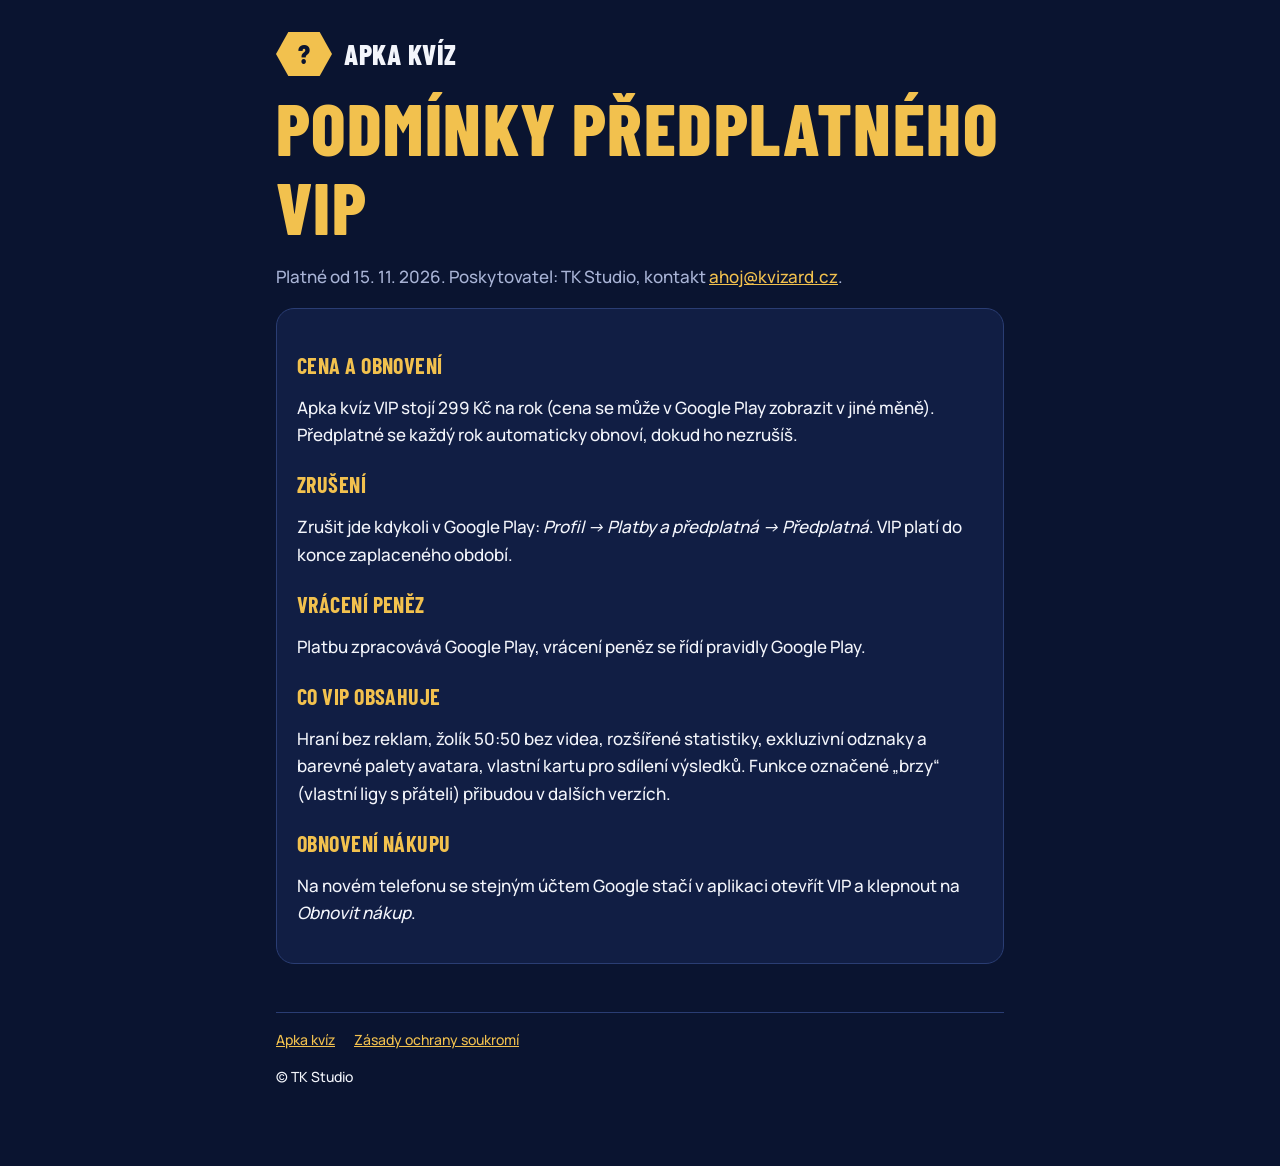
==== podminky.html @ 3223cd16 "Web kvizard.cz: prezentace, zásady, podmínky, pozvánky přátel, app-ads.txt Kopie složky web/ z repoz" ====
<!doctype html>
<html lang="cs">
<head>
  <meta charset="utf-8">
  <meta name="viewport" content="width=device-width, initial-scale=1">
  <title>Podmínky předplatného</title>
  <meta name="description" content="Podmínky předplatného Apka kvíz VIP.">
  <link rel="preconnect" href="https://fonts.googleapis.com">
  <link rel="preconnect" href="https://fonts.gstatic.com" crossorigin>
  <link href="https://fonts.googleapis.com/css2?family=Barlow+Condensed:wght@600;700;800&family=Manrope:wght@500;600;700&display=swap" rel="stylesheet">
  <link rel="stylesheet" href="style.css">
</head>
<body>
  <div class="wrap">
    <header class="top">
      <span class="hex logo">?</span>
      <a class="brand" href="index.html">Apka kvíz</a>
    </header>

    <h1>Podmínky předplatného VIP</h1>
    <p class="muted">Platné od 15. 11. 2026. Poskytovatel: TK Studio, kontakt <a href="mailto:ahoj@kvizard.cz">ahoj@kvizard.cz</a>.</p>

    <div class="card">
      <h3>Cena a obnovení</h3>
      <p>Apka kvíz VIP stojí 299 Kč na rok (cena se může v Google Play zobrazit v jiné měně). Předplatné se každý rok automaticky obnoví, dokud ho nezrušíš.</p>
      <h3>Zrušení</h3>
      <p>Zrušit jde kdykoli v Google Play: <em>Profil → Platby a předplatná → Předplatná</em>. VIP platí do konce zaplaceného období.</p>
      <h3>Vrácení peněz</h3>
      <p>Platbu zpracovává Google Play, vrácení peněz se řídí pravidly Google Play.</p>
      <h3>Co VIP obsahuje</h3>
      <p>Hraní bez reklam, žolík 50:50 bez videa, rozšířené statistiky, exkluzivní odznaky a barevné palety avatara, vlastní kartu pro sdílení výsledků. Funkce označené „brzy“ (vlastní ligy s přáteli) přibudou v dalších verzích.</p>
      <h3>Obnovení nákupu</h3>
      <p>Na novém telefonu se stejným účtem Google stačí v aplikaci otevřít VIP a klepnout na <em>Obnovit nákup</em>.</p>
    </div>

    <footer>
      <a href="index.html">Apka kvíz</a>
      <a href="soukromi.html">Zásady ochrany soukromí</a>
      <p>© TK Studio</p>
    </footer>
  </div>
</body>
</html>
---- style.css ----
/* Apka kvíz – web ve stylu aplikace (docs/PROJEKT-KVIZ.md, kap. 9). Jen plné barvy. */
:root {
  --navy: #0A1430;
  --card: #111E44;
  --line: #2A3D73;
  --gold: #F2C14E;
  --text: #F3F5FB;
  --muted: #A9B4D6;
  --fotbal: #4CD07D;
  --hokej: #63C3F2;
  --zemepis: #3FD0C4;
  --historie: #F0A35E;
  --cesko: #FF6B72;
  --film: #B69CFF;
  --fantastika: #FF8AD8;
}

* { box-sizing: border-box; }

html { background: var(--navy); }

body {
  margin: 0;
  background: var(--navy);
  color: var(--text);
  font-family: "Manrope", system-ui, sans-serif;
  font-weight: 500;
  font-size: 17px;
  line-height: 1.6;
}

.wrap { max-width: 760px; margin: 0 auto; padding: 32px 16px 64px; }

h1, h2, h3, .brand, .btn, .tag {
  font-family: "Barlow Condensed", system-ui, sans-serif;
  text-transform: uppercase;
  letter-spacing: 0.02em;
  line-height: 1.1;
}

h1 { font-size: clamp(44px, 9vw, 72px); font-weight: 800; margin: 12px 0 8px; color: var(--gold); }
h2 { font-size: 30px; font-weight: 700; margin: 40px 0 12px; }
h3 { font-size: 22px; font-weight: 700; margin: 24px 0 8px; color: var(--gold); }

a { color: var(--gold); }
p, li { color: var(--text); }
.muted { color: var(--muted); }

header.top { display: flex; align-items: center; gap: 12px; }
.brand { font-size: 28px; font-weight: 800; color: var(--text); text-decoration: none; }

.hex {
  display: inline-flex; align-items: center; justify-content: center;
  clip-path: polygon(22% 0, 78% 0, 100% 50%, 78% 100%, 22% 100%, 0 50%);
  background: var(--gold); color: var(--navy);
  font-family: "Barlow Condensed", sans-serif; font-weight: 800;
}
.hex.logo { width: 56px; height: 44px; font-size: 26px; }

.card {
  background: var(--card);
  border: 1px solid var(--line);
  border-radius: 18px;
  padding: 20px;
  margin: 16px 0;
}
.card.gold { border: 2px solid var(--gold); }

.answers { display: grid; gap: 10px; margin: 24px 0; }
.answer {
  display: flex; align-items: center; gap: 14px;
  background: var(--card);
  clip-path: polygon(18px 0, calc(100% - 18px) 0, 100% 50%, calc(100% - 18px) 100%, 18px 100%, 0 50%);
  padding: 14px 32px;
  font-weight: 700;
}
.answer b { color: var(--gold); font-family: "Barlow Condensed", sans-serif; font-size: 22px; }
.answer.correct { background: var(--gold); color: var(--navy); }
.answer.correct b { color: var(--navy); }

.topics { display: grid; grid-template-columns: repeat(auto-fill, minmax(150px, 1fr)); gap: 10px; }
.topic {
  background: var(--card); border: 1px solid var(--line); border-radius: 14px;
  padding: 12px 14px; font-family: "Barlow Condensed", sans-serif; font-weight: 700;
  font-size: 22px; text-transform: uppercase;
}
.topic i { display: block; width: 28px; height: 6px; border-radius: 3px; margin-bottom: 8px; }

.btn {
  display: inline-block; background: var(--gold); color: var(--navy); text-decoration: none;
  font-size: 24px; font-weight: 800; padding: 14px 40px;
  clip-path: polygon(16px 0, calc(100% - 16px) 0, 100% 50%, calc(100% - 16px) 100%, 16px 100%, 0 50%);
}

.tag { display: inline-block; background: var(--gold); color: var(--navy); font-size: 14px; font-weight: 700; padding: 2px 8px; border-radius: 4px; }

table { width: 100%; border-collapse: collapse; margin: 12px 0; font-size: 15px; }
th, td { text-align: left; padding: 10px 8px; border-bottom: 1px solid var(--line); vertical-align: top; }
th { font-family: "Barlow Condensed", sans-serif; text-transform: uppercase; color: var(--muted); font-size: 16px; }
.table-scroll { overflow-x: auto; }

footer { margin-top: 48px; padding-top: 16px; border-top: 1px solid var(--line); color: var(--muted); font-size: 14px; }
footer a { margin-right: 16px; }
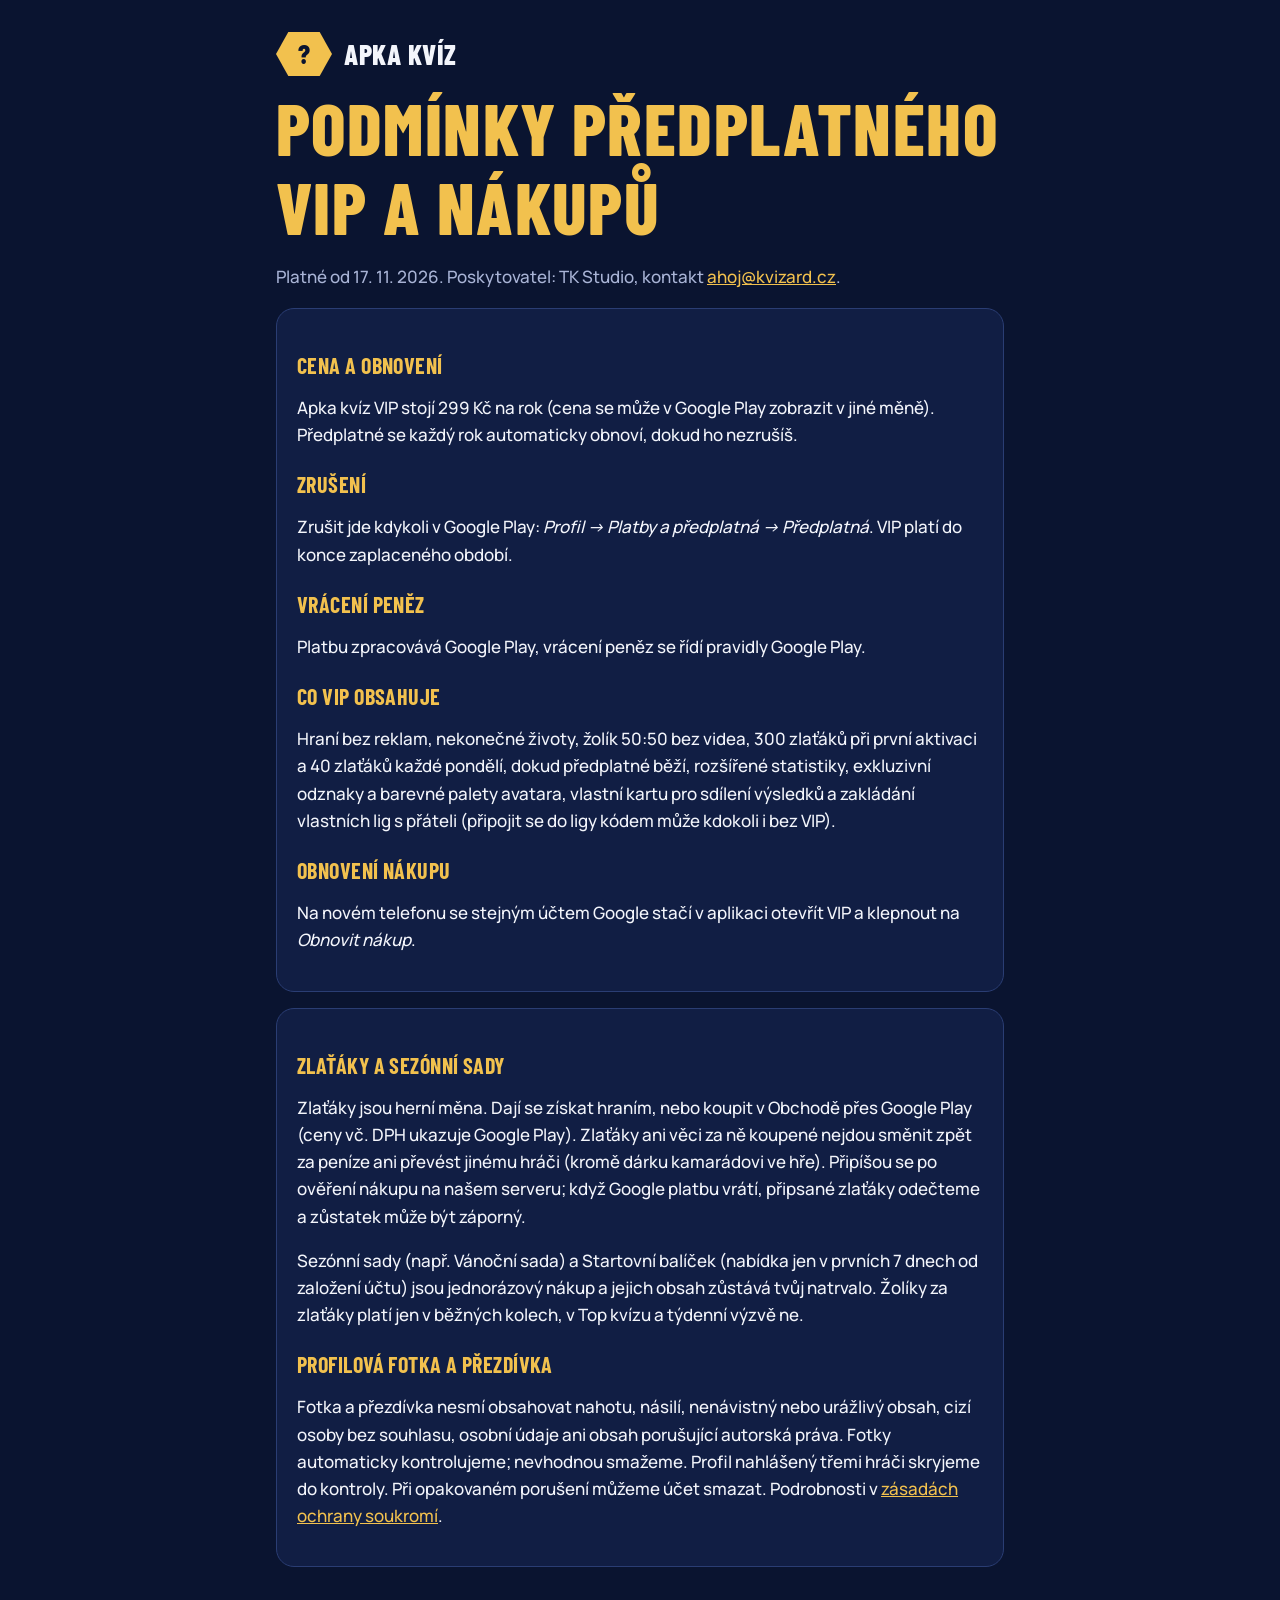
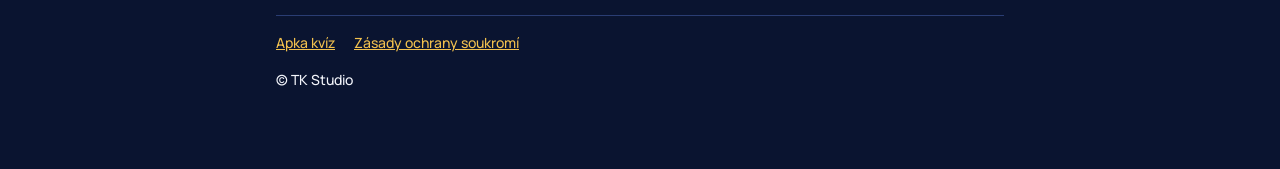
==== commit cd59d452: "Podmínky: VIP 300 + 40 zlaťáků, vlastní ligy už jsou, zlaťáky, sady a startovní balíček; úvodní strá" ====
--- a/podminky.html
+++ b/podminky.html
@@ -3,7 +3,7 @@
 <head>
   <meta charset="utf-8">
   <meta name="viewport" content="width=device-width, initial-scale=1">
-  <title>Podmínky předplatného</title>
+  <title>Podmínky předplatného a nákupů</title>
   <meta name="description" content="Podmínky předplatného Apka kvíz VIP.">
   <link rel="preconnect" href="https://fonts.googleapis.com">
   <link rel="preconnect" href="https://fonts.gstatic.com" crossorigin>
@@ -17,8 +17,8 @@
       <a class="brand" href="index.html">Apka kvíz</a>
     </header>
 
-    <h1>Podmínky předplatného VIP</h1>
-    <p class="muted">Platné od 15. 11. 2026. Poskytovatel: TK Studio, kontakt <a href="mailto:ahoj@kvizard.cz">ahoj@kvizard.cz</a>.</p>
+    <h1>Podmínky předplatného VIP a nákupů</h1>
+    <p class="muted">Platné od 17. 11. 2026. Poskytovatel: TK Studio, kontakt <a href="mailto:ahoj@kvizard.cz">ahoj@kvizard.cz</a>.</p>
 
     <div class="card">
       <h3>Cena a obnovení</h3>
@@ -28,9 +28,17 @@
       <h3>Vrácení peněz</h3>
       <p>Platbu zpracovává Google Play, vrácení peněz se řídí pravidly Google Play.</p>
       <h3>Co VIP obsahuje</h3>
-      <p>Hraní bez reklam, žolík 50:50 bez videa, rozšířené statistiky, exkluzivní odznaky a barevné palety avatara, vlastní kartu pro sdílení výsledků. Funkce označené „brzy“ (vlastní ligy s přáteli) přibudou v dalších verzích.</p>
+      <p>Hraní bez reklam, nekonečné životy, žolík 50:50 bez videa, 300 zlaťáků při první aktivaci a 40 zlaťáků každé pondělí, dokud předplatné běží, rozšířené statistiky, exkluzivní odznaky a barevné palety avatara, vlastní kartu pro sdílení výsledků a zakládání vlastních lig s přáteli (připojit se do ligy kódem může kdokoli i bez VIP).</p>
       <h3>Obnovení nákupu</h3>
       <p>Na novém telefonu se stejným účtem Google stačí v aplikaci otevřít VIP a klepnout na <em>Obnovit nákup</em>.</p>
+    </div>
+
+    <div class="card">
+      <h3>Zlaťáky a sezónní sady</h3>
+      <p>Zlaťáky jsou herní měna. Dají se získat hraním, nebo koupit v Obchodě přes Google Play (ceny vč. DPH ukazuje Google Play). Zlaťáky ani věci za ně koupené nejdou směnit zpět za peníze ani převést jinému hráči (kromě dárku kamarádovi ve hře). Připíšou se po ověření nákupu na našem serveru; když Google platbu vrátí, připsané zlaťáky odečteme a zůstatek může být záporný.</p>
+      <p>Sezónní sady (např. Vánoční sada) a Startovní balíček (nabídka jen v prvních 7 dnech od založení účtu) jsou jednorázový nákup a jejich obsah zůstává tvůj natrvalo. Žolíky za zlaťáky platí jen v běžných kolech, v Top kvízu a týdenní výzvě ne.</p>
+      <h3>Profilová fotka a přezdívka</h3>
+      <p>Fotka a přezdívka nesmí obsahovat nahotu, násilí, nenávistný nebo urážlivý obsah, cizí osoby bez souhlasu, osobní údaje ani obsah porušující autorská práva. Fotky automaticky kontrolujeme; nevhodnou smažeme. Profil nahlášený třemi hráči skryjeme do kontroly. Při opakovaném porušení můžeme účet smazat. Podrobnosti v <a href="soukromi.html">zásadách ochrany soukromí</a>.</p>
     </div>
 
     <footer>
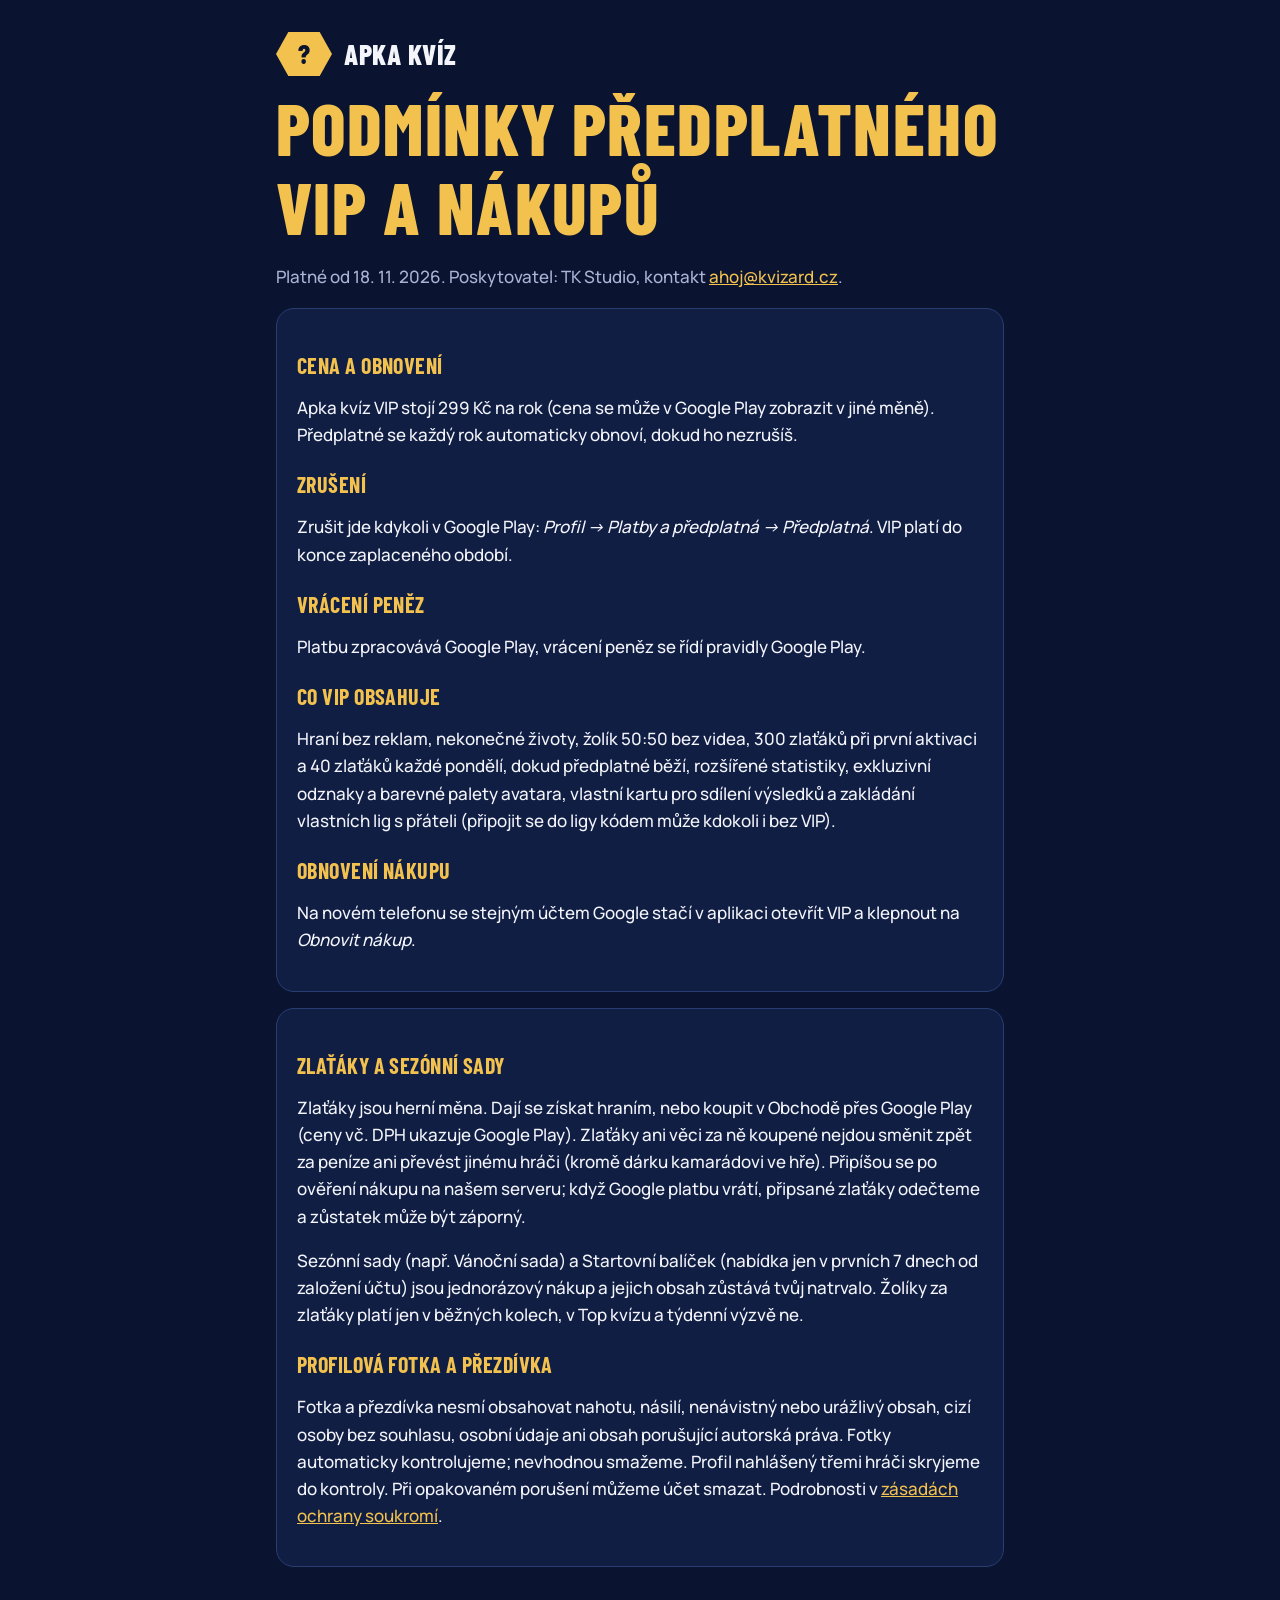
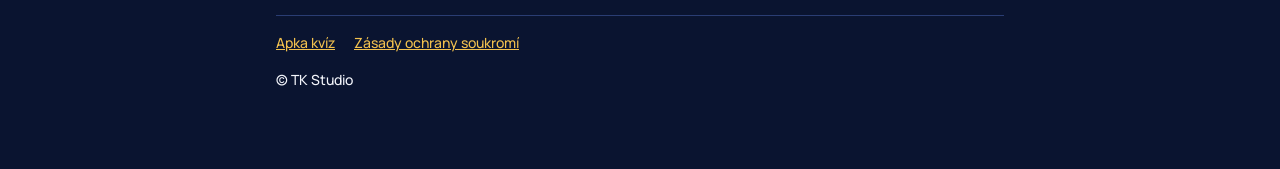
==== commit dd2683ee: "Podmínky platné od 18. 11. 2026 Co-Authored-By: Claude Opus 5.5 <noreply@anthropic.com>" ====
--- a/podminky.html
+++ b/podminky.html
@@ -18,7 +18,7 @@
     </header>
 
     <h1>Podmínky předplatného VIP a nákupů</h1>
-    <p class="muted">Platné od 17. 11. 2026. Poskytovatel: TK Studio, kontakt <a href="mailto:ahoj@kvizard.cz">ahoj@kvizard.cz</a>.</p>
+    <p class="muted">Platné od 18. 11. 2026. Poskytovatel: TK Studio, kontakt <a href="mailto:ahoj@kvizard.cz">ahoj@kvizard.cz</a>.</p>
 
     <div class="card">
       <h3>Cena a obnovení</h3>
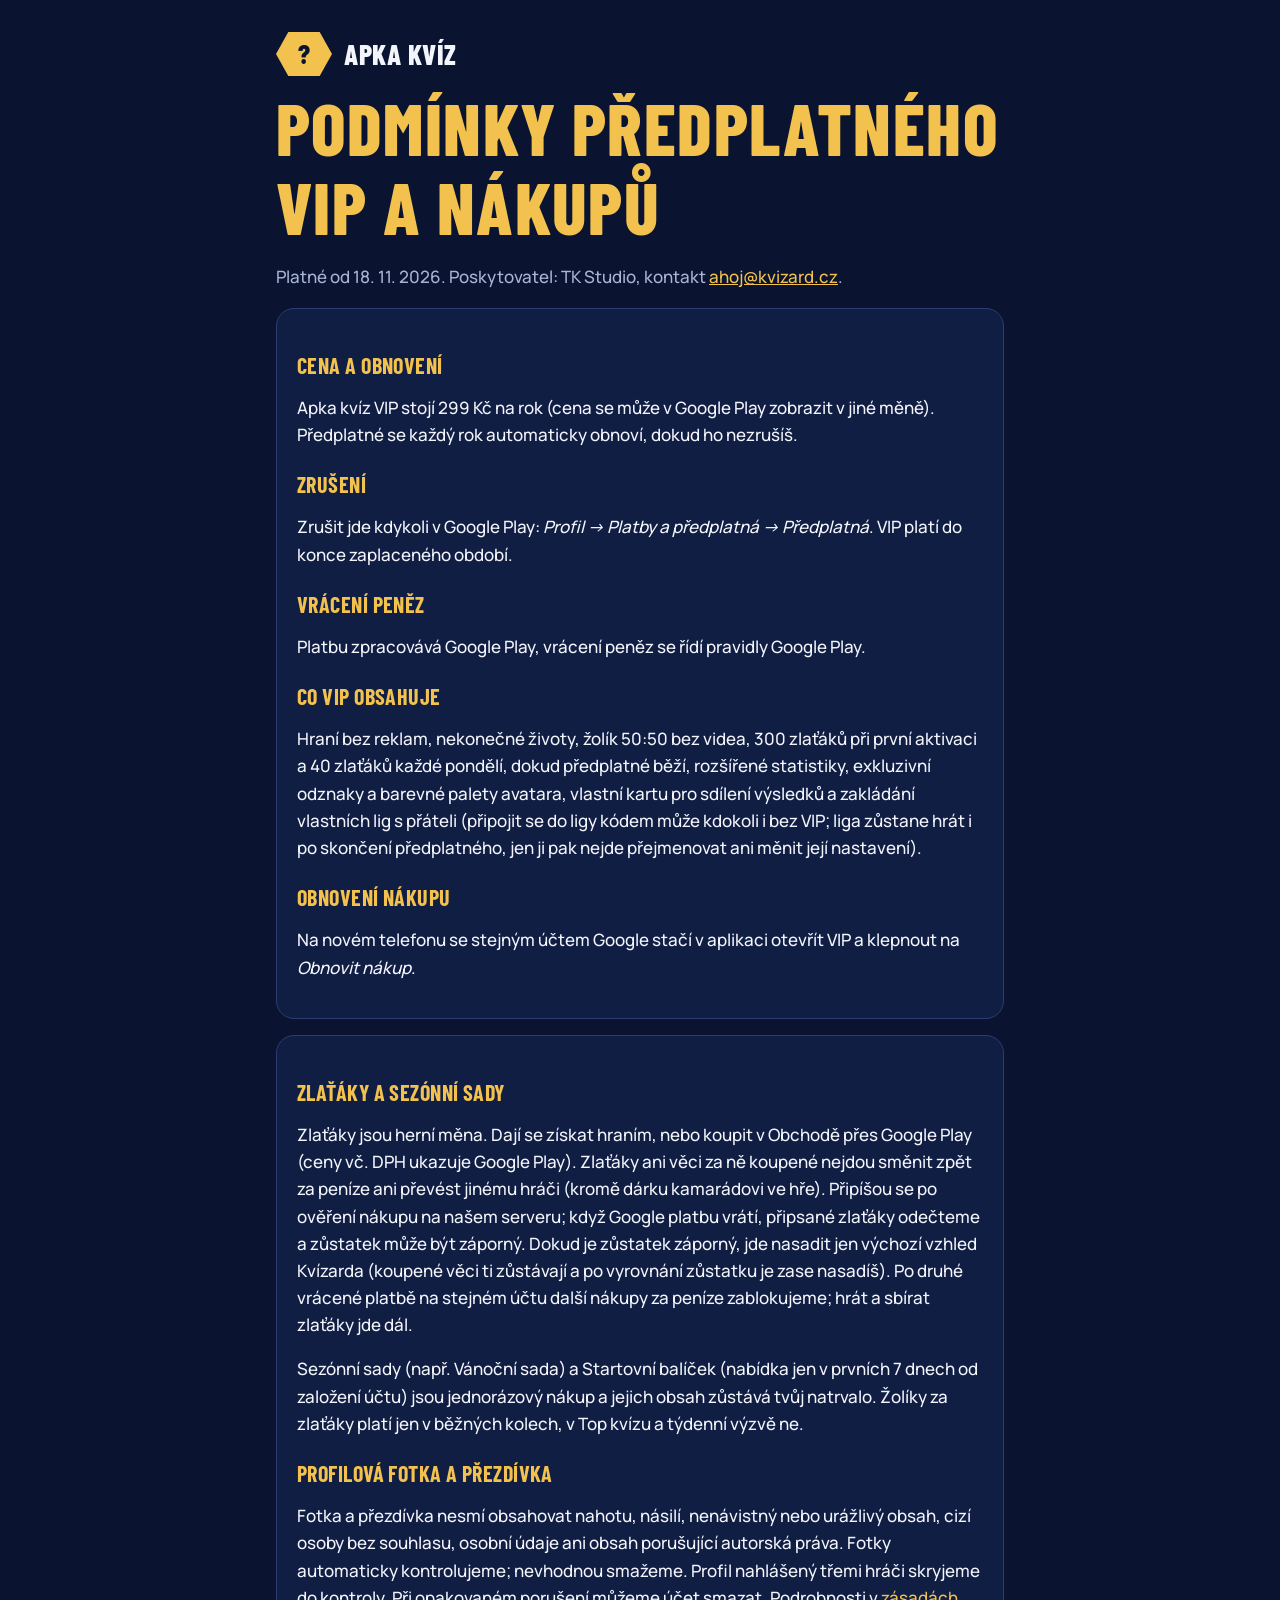
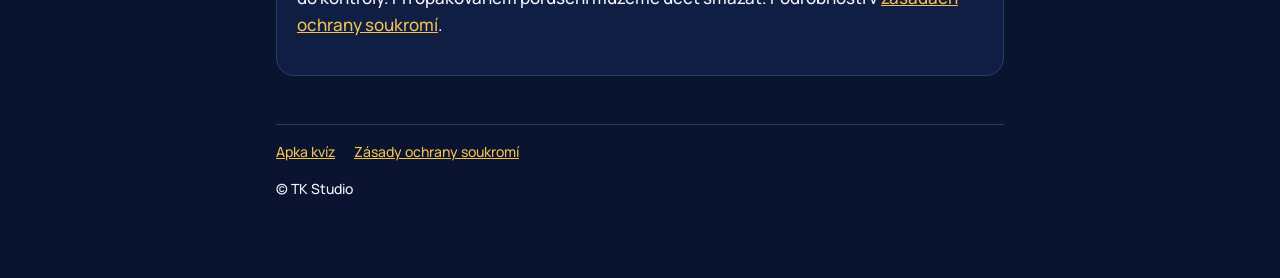
==== commit 3e8973b7: "Podmínky, zásady a smazání účtu podle main (vratky, záznamy kol, fotka, zlaťáky) Co-Authored-By: Cla" ====
--- a/podminky.html
+++ b/podminky.html
@@ -28,14 +28,14 @@
       <h3>Vrácení peněz</h3>
       <p>Platbu zpracovává Google Play, vrácení peněz se řídí pravidly Google Play.</p>
       <h3>Co VIP obsahuje</h3>
-      <p>Hraní bez reklam, nekonečné životy, žolík 50:50 bez videa, 300 zlaťáků při první aktivaci a 40 zlaťáků každé pondělí, dokud předplatné běží, rozšířené statistiky, exkluzivní odznaky a barevné palety avatara, vlastní kartu pro sdílení výsledků a zakládání vlastních lig s přáteli (připojit se do ligy kódem může kdokoli i bez VIP).</p>
+      <p>Hraní bez reklam, nekonečné životy, žolík 50:50 bez videa, 300 zlaťáků při první aktivaci a 40 zlaťáků každé pondělí, dokud předplatné běží, rozšířené statistiky, exkluzivní odznaky a barevné palety avatara, vlastní kartu pro sdílení výsledků a zakládání vlastních lig s přáteli (připojit se do ligy kódem může kdokoli i bez VIP; liga zůstane hrát i po skončení předplatného, jen ji pak nejde přejmenovat ani měnit její nastavení).</p>
       <h3>Obnovení nákupu</h3>
       <p>Na novém telefonu se stejným účtem Google stačí v aplikaci otevřít VIP a klepnout na <em>Obnovit nákup</em>.</p>
     </div>
 
     <div class="card">
       <h3>Zlaťáky a sezónní sady</h3>
-      <p>Zlaťáky jsou herní měna. Dají se získat hraním, nebo koupit v Obchodě přes Google Play (ceny vč. DPH ukazuje Google Play). Zlaťáky ani věci za ně koupené nejdou směnit zpět za peníze ani převést jinému hráči (kromě dárku kamarádovi ve hře). Připíšou se po ověření nákupu na našem serveru; když Google platbu vrátí, připsané zlaťáky odečteme a zůstatek může být záporný.</p>
+      <p>Zlaťáky jsou herní měna. Dají se získat hraním, nebo koupit v Obchodě přes Google Play (ceny vč. DPH ukazuje Google Play). Zlaťáky ani věci za ně koupené nejdou směnit zpět za peníze ani převést jinému hráči (kromě dárku kamarádovi ve hře). Připíšou se po ověření nákupu na našem serveru; když Google platbu vrátí, připsané zlaťáky odečteme a zůstatek může být záporný. Dokud je zůstatek záporný, jde nasadit jen výchozí vzhled Kvízarda (koupené věci ti zůstávají a po vyrovnání zůstatku je zase nasadíš). Po druhé vrácené platbě na stejném účtu další nákupy za peníze zablokujeme; hrát a sbírat zlaťáky jde dál.</p>
       <p>Sezónní sady (např. Vánoční sada) a Startovní balíček (nabídka jen v prvních 7 dnech od založení účtu) jsou jednorázový nákup a jejich obsah zůstává tvůj natrvalo. Žolíky za zlaťáky platí jen v běžných kolech, v Top kvízu a týdenní výzvě ne.</p>
       <h3>Profilová fotka a přezdívka</h3>
       <p>Fotka a přezdívka nesmí obsahovat nahotu, násilí, nenávistný nebo urážlivý obsah, cizí osoby bez souhlasu, osobní údaje ani obsah porušující autorská práva. Fotky automaticky kontrolujeme; nevhodnou smažeme. Profil nahlášený třemi hráči skryjeme do kontroly. Při opakovaném porušení můžeme účet smazat. Podrobnosti v <a href="soukromi.html">zásadách ochrany soukromí</a>.</p>
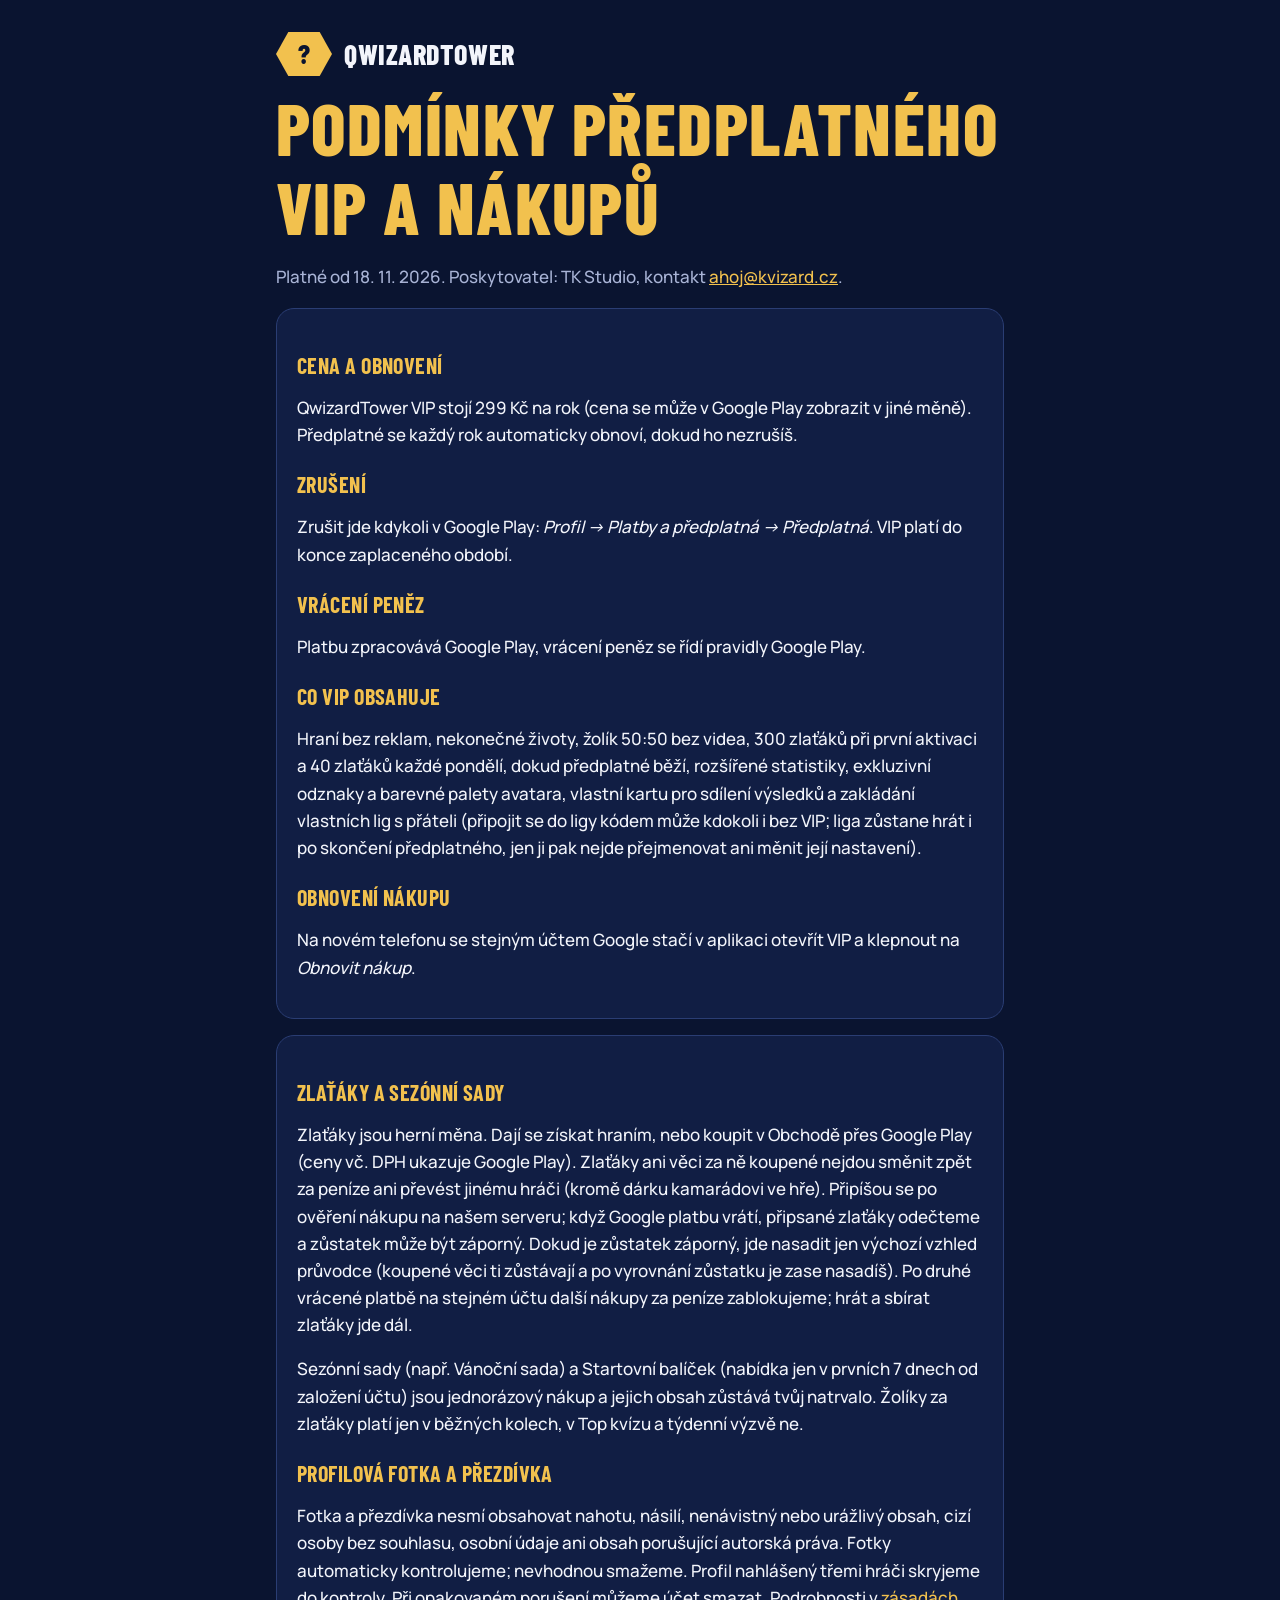
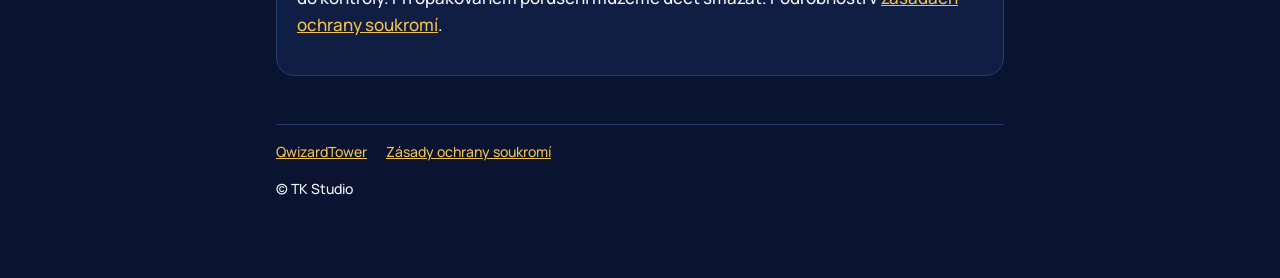
==== commit 5d7cc90c: "Rebrand: Apka kvíz / Kvízard jako značka → QwizardTower (jen názvy, URL a obsah zásad beze změny) Co" ====
--- a/podminky.html
+++ b/podminky.html
@@ -4,7 +4,7 @@
   <meta charset="utf-8">
   <meta name="viewport" content="width=device-width, initial-scale=1">
   <title>Podmínky předplatného a nákupů</title>
-  <meta name="description" content="Podmínky předplatného Apka kvíz VIP.">
+  <meta name="description" content="Podmínky předplatného QwizardTower VIP.">
   <link rel="preconnect" href="https://fonts.googleapis.com">
   <link rel="preconnect" href="https://fonts.gstatic.com" crossorigin>
   <link href="https://fonts.googleapis.com/css2?family=Barlow+Condensed:wght@600;700;800&family=Manrope:wght@500;600;700&display=swap" rel="stylesheet">
@@ -14,7 +14,7 @@
   <div class="wrap">
     <header class="top">
       <span class="hex logo">?</span>
-      <a class="brand" href="index.html">Apka kvíz</a>
+      <a class="brand" href="index.html">QwizardTower</a>
     </header>
 
     <h1>Podmínky předplatného VIP a nákupů</h1>
@@ -22,7 +22,7 @@
 
     <div class="card">
       <h3>Cena a obnovení</h3>
-      <p>Apka kvíz VIP stojí 299 Kč na rok (cena se může v Google Play zobrazit v jiné měně). Předplatné se každý rok automaticky obnoví, dokud ho nezrušíš.</p>
+      <p>QwizardTower VIP stojí 299 Kč na rok (cena se může v Google Play zobrazit v jiné měně). Předplatné se každý rok automaticky obnoví, dokud ho nezrušíš.</p>
       <h3>Zrušení</h3>
       <p>Zrušit jde kdykoli v Google Play: <em>Profil → Platby a předplatná → Předplatná</em>. VIP platí do konce zaplaceného období.</p>
       <h3>Vrácení peněz</h3>
@@ -35,14 +35,14 @@
 
     <div class="card">
       <h3>Zlaťáky a sezónní sady</h3>
-      <p>Zlaťáky jsou herní měna. Dají se získat hraním, nebo koupit v Obchodě přes Google Play (ceny vč. DPH ukazuje Google Play). Zlaťáky ani věci za ně koupené nejdou směnit zpět za peníze ani převést jinému hráči (kromě dárku kamarádovi ve hře). Připíšou se po ověření nákupu na našem serveru; když Google platbu vrátí, připsané zlaťáky odečteme a zůstatek může být záporný. Dokud je zůstatek záporný, jde nasadit jen výchozí vzhled Kvízarda (koupené věci ti zůstávají a po vyrovnání zůstatku je zase nasadíš). Po druhé vrácené platbě na stejném účtu další nákupy za peníze zablokujeme; hrát a sbírat zlaťáky jde dál.</p>
+      <p>Zlaťáky jsou herní měna. Dají se získat hraním, nebo koupit v Obchodě přes Google Play (ceny vč. DPH ukazuje Google Play). Zlaťáky ani věci za ně koupené nejdou směnit zpět za peníze ani převést jinému hráči (kromě dárku kamarádovi ve hře). Připíšou se po ověření nákupu na našem serveru; když Google platbu vrátí, připsané zlaťáky odečteme a zůstatek může být záporný. Dokud je zůstatek záporný, jde nasadit jen výchozí vzhled průvodce (koupené věci ti zůstávají a po vyrovnání zůstatku je zase nasadíš). Po druhé vrácené platbě na stejném účtu další nákupy za peníze zablokujeme; hrát a sbírat zlaťáky jde dál.</p>
       <p>Sezónní sady (např. Vánoční sada) a Startovní balíček (nabídka jen v prvních 7 dnech od založení účtu) jsou jednorázový nákup a jejich obsah zůstává tvůj natrvalo. Žolíky za zlaťáky platí jen v běžných kolech, v Top kvízu a týdenní výzvě ne.</p>
       <h3>Profilová fotka a přezdívka</h3>
       <p>Fotka a přezdívka nesmí obsahovat nahotu, násilí, nenávistný nebo urážlivý obsah, cizí osoby bez souhlasu, osobní údaje ani obsah porušující autorská práva. Fotky automaticky kontrolujeme; nevhodnou smažeme. Profil nahlášený třemi hráči skryjeme do kontroly. Při opakovaném porušení můžeme účet smazat. Podrobnosti v <a href="soukromi.html">zásadách ochrany soukromí</a>.</p>
     </div>
 
     <footer>
-      <a href="index.html">Apka kvíz</a>
+      <a href="index.html">QwizardTower</a>
       <a href="soukromi.html">Zásady ochrany soukromí</a>
       <p>© TK Studio</p>
     </footer>
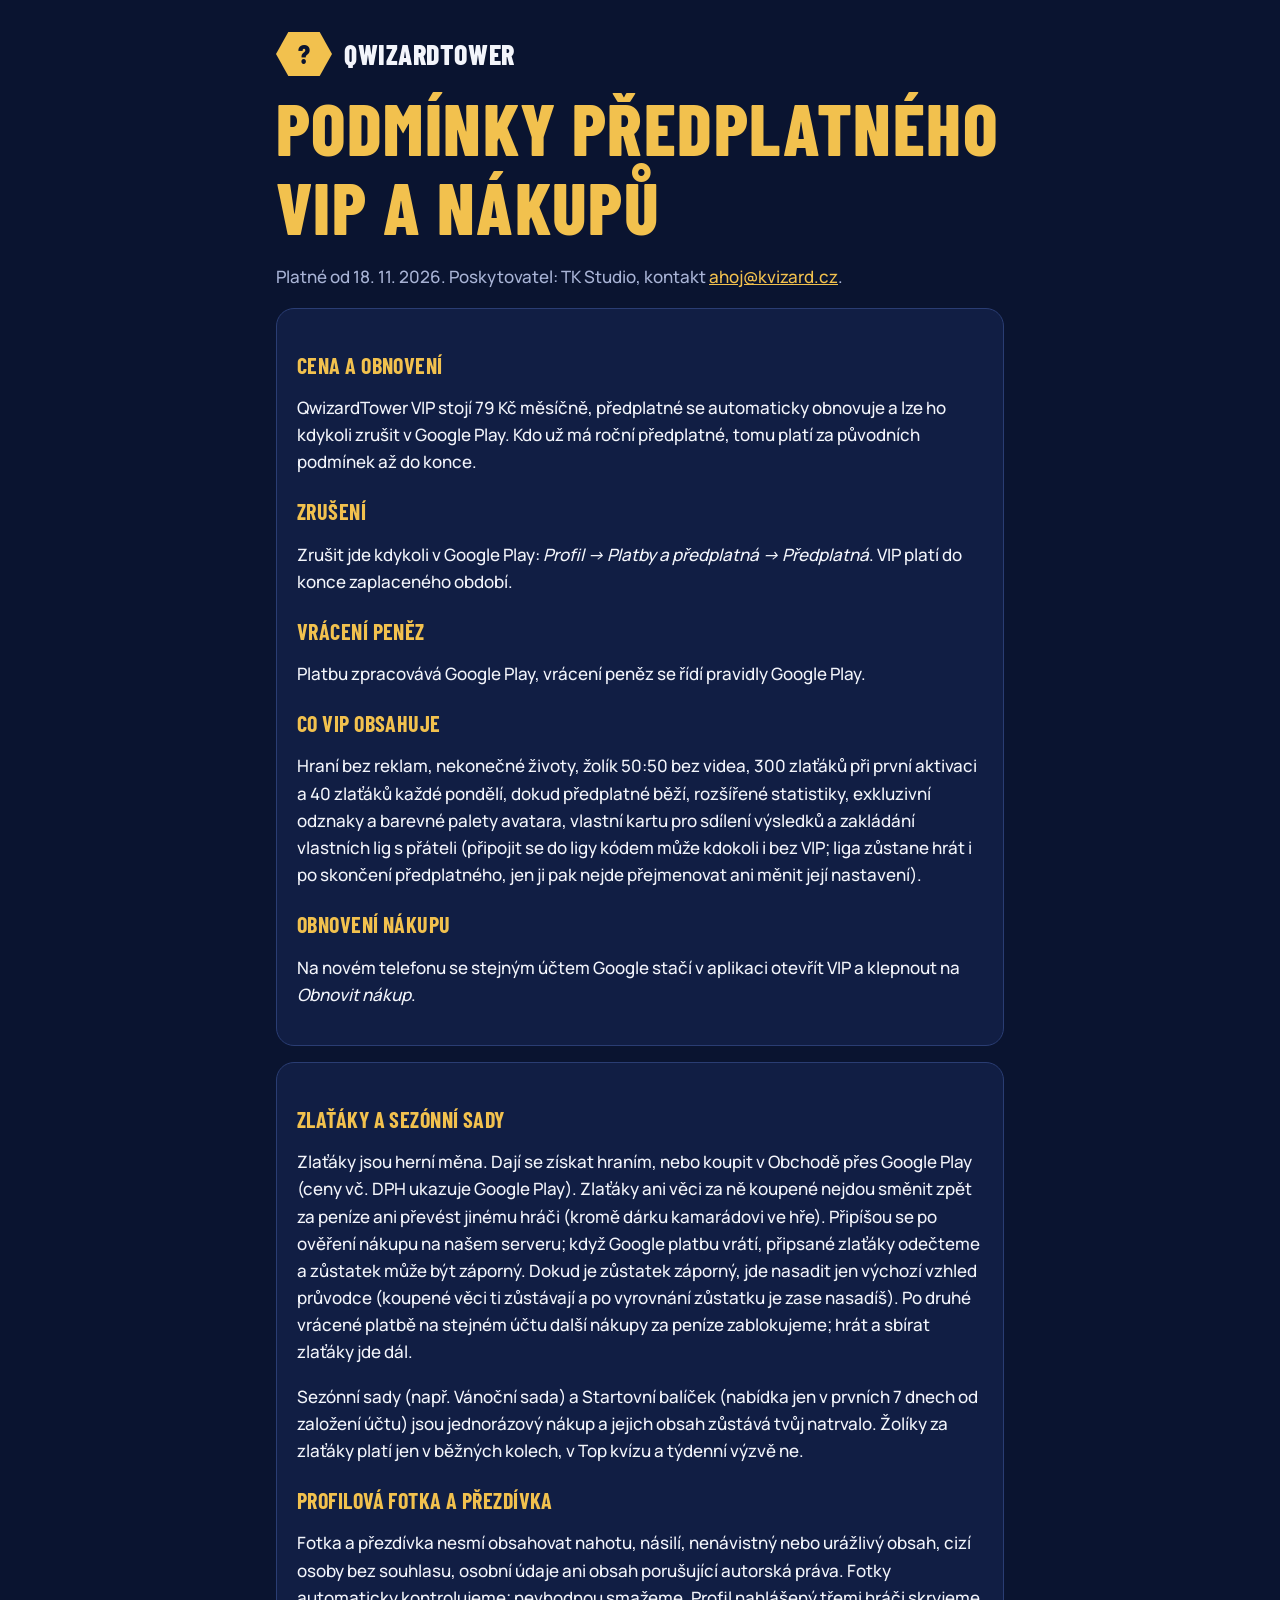
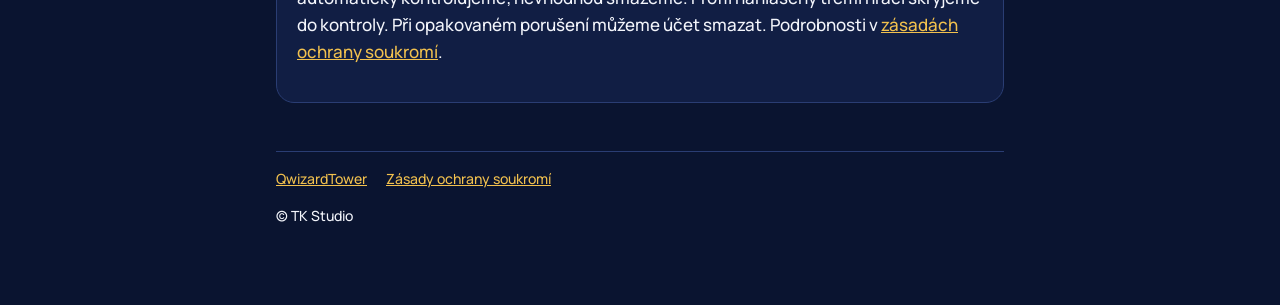
==== commit 4d7cb718: "Podmínky: cena VIP 79 Kč měsíčně, roční předplatné platí do konce za původních podmínek Co-Authored-" ====
--- a/podminky.html
+++ b/podminky.html
@@ -22,7 +22,7 @@
 
     <div class="card">
       <h3>Cena a obnovení</h3>
-      <p>QwizardTower VIP stojí 299 Kč na rok (cena se může v Google Play zobrazit v jiné měně). Předplatné se každý rok automaticky obnoví, dokud ho nezrušíš.</p>
+      <p>QwizardTower VIP stojí 79 Kč měsíčně, předplatné se automaticky obnovuje a lze ho kdykoli zrušit v Google Play. Kdo už má roční předplatné, tomu platí za původních podmínek až do konce.</p>
       <h3>Zrušení</h3>
       <p>Zrušit jde kdykoli v Google Play: <em>Profil → Platby a předplatná → Předplatná</em>. VIP platí do konce zaplaceného období.</p>
       <h3>Vrácení peněz</h3>
